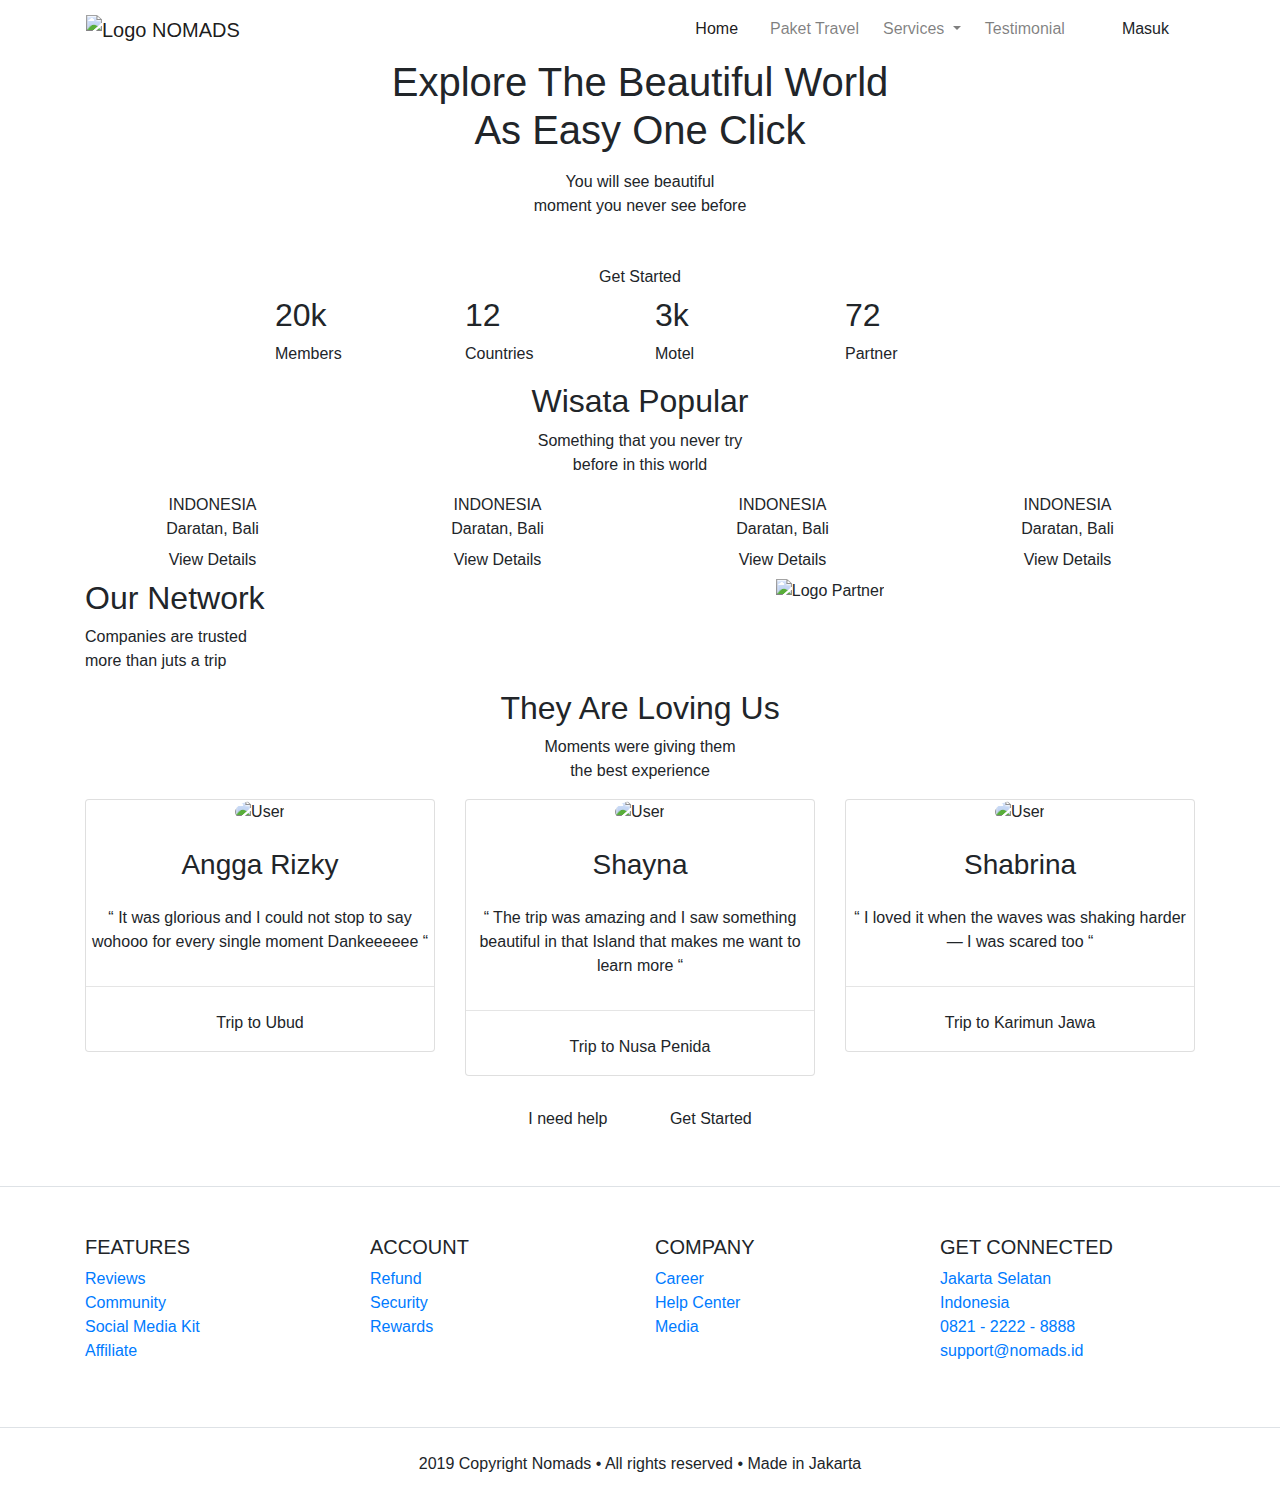
==== faq.html @ 06252eba "second commit" ====
<!DOCTYPE html>
<html lang="en">
    <head>
        <meta charset="UTF-8">
        <meta http-equiv="X-UA-Compatible" content="IE=edge">
        <meta name="viewport" content="width=device-width, initial-scale=1.0">
        <title>Document</title>
        <link rel="stylesheet" href="frontend/libraries/bootstrap/css/bootstrap.css">
        
        <link rel="preconnect" href="https://fonts.gstatic.com">
        <link href="https://fonts.googleapis.com/css2?family=Assistant:wght@200;300;400;500;600;700;800&family=Playfair+Display:ital,wght@0,500;0,600;0,700;0,800;0,900;1,500;1,600;1,700;1,800;1,900&display=swap" rel="stylesheet">
        <link rel="stylesheet" href="frontend/styles/main.css">
    </head>
    <body>
        <!-- Navbar -->
        <div class="container">
            <nav class="row navbar navbar-expand-lg navbar-light bg-white">
                <a href="#" class="navbar-brand">
                    <img src="frontend/images/logo.png" alt="Logo NOMADS">
                </a>
                <button class="navbar-toggler navbar-toggler-right" type="button" data-toggle="collapse" data-target="#navb">
                    <span class="navbar-toggler-icon"></span>
                </button>

                <div class="collapse navbar-collapse" id="navb">
                    <ul class="navbar-nav ml-auto mr-3">
                        <li class="nav-item mx-md-2">
                            <a href="#" class="nav-link active">Home</a>
                        </li>
                        <li class="nav-item mx-md-2">
                            <a href="#" class="nav-link">Paket Travel</a>
                        </li>
                        <li class="nav-item dropdown">
                            <a href="#" class="nav-link dropdown-toggle" id="navbardrop" data-toggle="dropdown" role="button" aria-haspopup="true" aria-expanded="false">
                                Services
                            </a>
                            <div class="dropdown-menu">
                                <a href="#" class="dropdown-item">Link</a>
                                <a href="#" class="dropdown-item">Link</a>
                                <a href="#" class="dropdown-item">Link</a>
                            </div>
                        </li>
                        <li class="nav-item mx-md-2">
                            <a href="" class="nav-link">Testimonial</a>
                        </li>
                    </ul>

                     <!-- Mobile Button -->
                     <form class="form-inline d-sm-block d-md-none">
                        <button class="btn btn-login my-2 my-sm-0 px-4">
                            Masuk
                        </button>
                    </form>

                    <!-- Desktop Button -->
                    <form class="form-inline my-2 my-lg-0 d-md-block d-none">
                        <button class="btn btn-login btn-navbar-right my-2 my-sm-0 px-4">
                            Masuk
                        </button>
                    </form>
                </div>
            </nav>
        </div>

        <!-- Header -->
        <header class="text-center">
            <h1>
                Explore The Beautiful World
                <br /> 
                As Easy One Click
            </h1>
            <p class="mt-3">
                You will see beautiful
                <br />
                moment you never see before
            </p>
            <a href="#" class="btn btn-get-started px-4 mt-4">
                Get Started
            </a>
        </header>

        <main>
            <div class="container">
                <section class="section-stats row justify-content-center" id="stats">
                    <div class="col-3 col-md-2 stats-detail">
                        <h2>20k</h2>
                        <p>Members</p>
                    </div>
                    <div class="col-3 col-md-2 stats-detail">
                        <h2>12</h2>
                        <p>Countries</p>
                    </div>
                    <div class="col-3 col-md-2 stats-detail">
                        <h2>3k</h2>
                        <p>Motel</p>
                    </div>
                    <div class="col-3 col-md-2 stats-detail">
                        <h2>72</h2>
                        <p>Partner</p>
                    </div>
                </section>
            </div>

            <section class="section-popular" id="popular">
                <div class="container">
                    <div class="row">
                        <div class="col text-center section-popular-heading">
                            <h2>Wisata Popular</h2>
                            <p>Something that you never try
                                <br />
                                before in this world
                            </p>
                        </div>
                    </div>
                </div>
            </section>

            <section class="section-popular-content" id="popularContent">
                <div class="container">
                    <div class="section-popular-travel row justify-content-center">
                        <div class="col-sm-6 col-md-4 col-lg-3">
                            <div class="card-travel text-center d-flex flex-column" style="background-image: url('frontend/images/popular-1.jpg')">
                                <div class="travel-country">INDONESIA</div>
                                <div class="travel-location">Daratan, Bali</div>
                                <div class="travel-button mt-auto">
                                    <a href="details.html" class="btn btn-travel-details px-4">
                                        View Details
                                    </a>
                                </div>
                            </div>
                        </div>
                        <div class="col-sm-6 col-md-4 col-lg-3">
                            <div class="card-travel text-center d-flex flex-column" style="background-image: url('frontend/images/popular-2.jpg')">
                                <div class="travel-country">INDONESIA</div>
                                <div class="travel-location">Daratan, Bali</div>
                                <div class="travel-button mt-auto">
                                    <a href="details.html" class="btn btn-travel-details px-4">
                                        View Details
                                    </a>
                                </div>
                            </div>
                        </div>
                        <div class="col-sm-6 col-md-4 col-lg-3">
                            <div class="card-travel text-center d-flex flex-column" style="background-image: url('frontend/images/popular-3.jpg')">
                                <div class="travel-country">INDONESIA</div>
                                <div class="travel-location">Daratan, Bali</div>
                                <div class="travel-button mt-auto">
                                    <a href="details.html" class="btn btn-travel-details px-4">
                                        View Details
                                    </a>
                                </div>
                            </div>
                        </div>
                        <div class="col-sm-6 col-md-4 col-lg-3">
                            <div class="card-travel text-center d-flex flex-column" style="background-image: url('frontend/images/popular-4.jpg')">
                                <div class="travel-country">INDONESIA</div>
                                <div class="travel-location">Daratan, Bali</div>
                                <div class="travel-button mt-auto">
                                    <a href="details.html" class="btn btn-travel-details px-4">
                                        View Details
                                    </a>
                                </div>
                            </div>
                        </div>
                    </div>
                </div>
            </section>

            <section class="section-network">
                <div class="container">
                    <div class="row">
                        <div class="col-md-4">
                            <h2>Our Network</h2>
                            <p>
                                Companies are trusted
                                <br />
                                more than juts a trip
                            </p>
                        </div>
                        <div class="col-md-8 text-center">
                            <img src="frontend/images/partner.png" alt="Logo Partner" class="img-partner">
                        </div>
                    </div>
                </div>
            </section>

            <section class="section-testimonial-heading" id="testimonialHeading">
                <div class="container">
                    <div class="row">
                        <div class="col text-center">
                            <h2>They Are Loving Us</h2>
                            <p>
                                Moments were giving them
                                <br />
                                the best experience
                            </p>
                        </div>
                    </div>
                </div>
            </section>

            <section class="section-testimonial-content" id="testimonialContent">
                <div class="container">
                    <div class="section-popular-travel row justify-content-center">
                        <div class="col-sm-6 col-md-6 col-lg-4">
                            <div class="card card-testimonial text-center">
                                <div class="testimonial-content">
                                    <img src="frontend/images/testimonial-1.png" alt="User" class="mb-4 rounded-circle">
                                    <h3 class="mb-4">Angga Rizky</h3>
                                    <p class="testimonial">
                                        “ It was glorious and I could 
                                            not stop to say wohooo for 
                                            every single moment
                                            Dankeeeeee “
                                    </p>
                                </div>
                                <hr />
                                <p class="trip-to mt-2">
                                    Trip to Ubud
                                </p>
                            </div>
                        </div>
                        <div class="col-sm-6 col-md-6 col-lg-4">
                            <div class="card card-testimonial text-center">
                                <div class="testimonial-content">
                                    <img src="frontend/images/testimonial-2.png" alt="User" class="mb-4 rounded-circle">
                                    <h3 class="mb-4">Shayna</h3>
                                    <p class="testimonial">
                                        “ The trip was amazing and
                                            I saw something beautiful in
                                            that Island that makes me
                                        want to learn more “
                                    </p>
                                </div>
                                <hr />
                                <p class="trip-to mt-2">
                                    Trip to Nusa Penida
                                </p>
                            </div>
                        </div>
                        <div class="col-sm-6 col-md-6 col-lg-4">
                            <div class="card card-testimonial text-center">
                                <div class="testimonial-content">
                                    <img src="frontend/images/testimonial-3.png" alt="User" class="mb-4 rounded-circle">
                                    <h3 class="mb-4">Shabrina</h3>
                                    <p class="testimonial">
                                        “ I loved it when the waves
                                        was shaking harder — I was
                                        scared too “
                                    </p>
                                </div>
                                <hr />
                                <p class="trip-to mt-2">
                                    Trip to Karimun Jawa
                                </p>
                            </div>
                        </div>
                    </div>
                    <div class="row">
                        <div class="col-12 text-center">
                            <a href="" class="btn btn-need-help px-4 mt-4 mx-1">
                                I need help
                            </a>
                            <a href="" class="btn btn-get-started px-4 mt-4 mx-1">
                                Get Started
                            </a> 
                        </div>
                    </div>
                </div>
            </section>
        </main>

        <footer class="section-footer mt-5 mb-4 border-top">
            <div class="container pt-5 pb-5">
                <div class="row justify-content-center">
                    <div class="col-12">
                        <div class="row">
                            <div class="col-12 col-lg-3">
                                <h5>FEATURES</h5>
                                <ul class="list-unstyled">
                                    <li><a href="#">Reviews</a></li>
                                    <li><a href="#">Community</a></li>
                                    <li><a href="#">Social Media Kit</a></li>
                                    <li><a href="#">Affiliate</a></li>
                                </ul>
                            </div>
                            <div class="col-12 col-lg-3">
                                <h5>ACCOUNT</h5>
                                <ul class="list-unstyled">
                                    <li><a href="#">Refund</a></li>
                                    <li><a href="#">Security</a></li>
                                    <li><a href="#">Rewards</a></li>
                                </ul>
                            </div>
                            <div class="col-12 col-lg-3">
                                <h5>COMPANY</h5>
                                <ul class="list-unstyled">
                                    <li><a href="#">Career</a></li>
                                    <li><a href="#">Help Center</a></li>
                                    <li><a href="#">Media</a></li>
                                </ul>
                            </div>
                            <div class="col-12 col-lg-3">
                                <h5>GET CONNECTED</h5>
                                <ul class="list-unstyled">
                                    <li><a href="#">Jakarta Selatan</a></li>
                                    <li><a href="#">Indonesia</a></li>
                                    <li><a href="#">0821 - 2222 - 8888</a></li>
                                    <li><a href="#">support@nomads.id</a></li>
                                </ul>
                            </div>
                        </div>

                    </div>
                </div>
            </div>
            <div class="container-fluid">
                <div class="row border-top justify-content-center align-items-center pt-4">
                    <div class="col-auto text-gray-500 font-weight-light">
                        2019 Copyright Nomads • All rights reserved • Made in Jakarta
                    </div>
                </div>
            </div>
        </footer>

        <script src="frontend/libraries/jquery/jquery-3.4.1.min.js"></script>
        <script src="frontend/libraries/bootstrap/js/bootstrap.js"></script>
        <script src="frontend/libraries/retina/retina.min.js"></script>     
    </body>
    
</html>
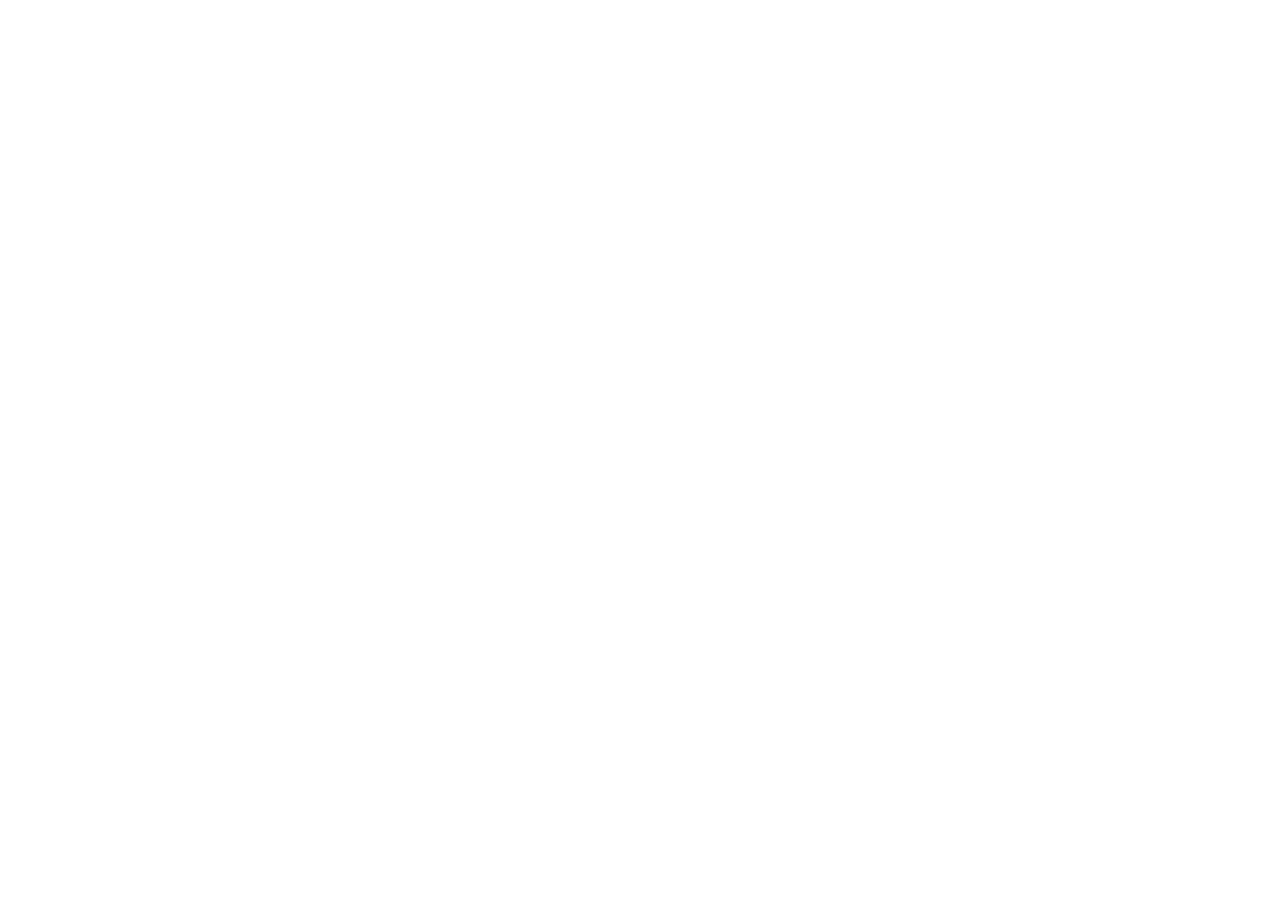
==== commit e9a5717d: "edit font" ====
--- a/faq.html
+++ b/faq.html
@@ -8,324 +8,14 @@
         <link rel="stylesheet" href="frontend/libraries/bootstrap/css/bootstrap.css">
         
         <link rel="preconnect" href="https://fonts.gstatic.com">
-        <link href="https://fonts.googleapis.com/css2?family=Assistant:wght@200;300;400;500;600;700;800&family=Playfair+Display:ital,wght@0,500;0,600;0,700;0,800;0,900;1,500;1,600;1,700;1,800;1,900&display=swap" rel="stylesheet">
+		<link href="https://fonts.googleapis.com/css2?family=Poppins:ital,wght@0,100;0,200;0,300;0,400;0,500;0,600;0,700;0,800;0,900;1,100;1,200;1,300;1,400;1,500;1,600;1,700;1,800;1,900&display=swap" rel="stylesheet">
         <link rel="stylesheet" href="frontend/styles/main.css">
     </head>
     <body>
-        <!-- Navbar -->
-        <div class="container">
-            <nav class="row navbar navbar-expand-lg navbar-light bg-white">
-                <a href="#" class="navbar-brand">
-                    <img src="frontend/images/logo.png" alt="Logo NOMADS">
-                </a>
-                <button class="navbar-toggler navbar-toggler-right" type="button" data-toggle="collapse" data-target="#navb">
-                    <span class="navbar-toggler-icon"></span>
-                </button>
-
-                <div class="collapse navbar-collapse" id="navb">
-                    <ul class="navbar-nav ml-auto mr-3">
-                        <li class="nav-item mx-md-2">
-                            <a href="#" class="nav-link active">Home</a>
-                        </li>
-                        <li class="nav-item mx-md-2">
-                            <a href="#" class="nav-link">Paket Travel</a>
-                        </li>
-                        <li class="nav-item dropdown">
-                            <a href="#" class="nav-link dropdown-toggle" id="navbardrop" data-toggle="dropdown" role="button" aria-haspopup="true" aria-expanded="false">
-                                Services
-                            </a>
-                            <div class="dropdown-menu">
-                                <a href="#" class="dropdown-item">Link</a>
-                                <a href="#" class="dropdown-item">Link</a>
-                                <a href="#" class="dropdown-item">Link</a>
-                            </div>
-                        </li>
-                        <li class="nav-item mx-md-2">
-                            <a href="" class="nav-link">Testimonial</a>
-                        </li>
-                    </ul>
-
-                     <!-- Mobile Button -->
-                     <form class="form-inline d-sm-block d-md-none">
-                        <button class="btn btn-login my-2 my-sm-0 px-4">
-                            Masuk
-                        </button>
-                    </form>
-
-                    <!-- Desktop Button -->
-                    <form class="form-inline my-2 my-lg-0 d-md-block d-none">
-                        <button class="btn btn-login btn-navbar-right my-2 my-sm-0 px-4">
-                            Masuk
-                        </button>
-                    </form>
-                </div>
-            </nav>
-        </div>
-
-        <!-- Header -->
-        <header class="text-center">
-            <h1>
-                Explore The Beautiful World
-                <br /> 
-                As Easy One Click
-            </h1>
-            <p class="mt-3">
-                You will see beautiful
-                <br />
-                moment you never see before
-            </p>
-            <a href="#" class="btn btn-get-started px-4 mt-4">
-                Get Started
-            </a>
-        </header>
-
-        <main>
-            <div class="container">
-                <section class="section-stats row justify-content-center" id="stats">
-                    <div class="col-3 col-md-2 stats-detail">
-                        <h2>20k</h2>
-                        <p>Members</p>
-                    </div>
-                    <div class="col-3 col-md-2 stats-detail">
-                        <h2>12</h2>
-                        <p>Countries</p>
-                    </div>
-                    <div class="col-3 col-md-2 stats-detail">
-                        <h2>3k</h2>
-                        <p>Motel</p>
-                    </div>
-                    <div class="col-3 col-md-2 stats-detail">
-                        <h2>72</h2>
-                        <p>Partner</p>
-                    </div>
-                </section>
-            </div>
-
-            <section class="section-popular" id="popular">
-                <div class="container">
-                    <div class="row">
-                        <div class="col text-center section-popular-heading">
-                            <h2>Wisata Popular</h2>
-                            <p>Something that you never try
-                                <br />
-                                before in this world
-                            </p>
-                        </div>
-                    </div>
-                </div>
-            </section>
-
-            <section class="section-popular-content" id="popularContent">
-                <div class="container">
-                    <div class="section-popular-travel row justify-content-center">
-                        <div class="col-sm-6 col-md-4 col-lg-3">
-                            <div class="card-travel text-center d-flex flex-column" style="background-image: url('frontend/images/popular-1.jpg')">
-                                <div class="travel-country">INDONESIA</div>
-                                <div class="travel-location">Daratan, Bali</div>
-                                <div class="travel-button mt-auto">
-                                    <a href="details.html" class="btn btn-travel-details px-4">
-                                        View Details
-                                    </a>
-                                </div>
-                            </div>
-                        </div>
-                        <div class="col-sm-6 col-md-4 col-lg-3">
-                            <div class="card-travel text-center d-flex flex-column" style="background-image: url('frontend/images/popular-2.jpg')">
-                                <div class="travel-country">INDONESIA</div>
-                                <div class="travel-location">Daratan, Bali</div>
-                                <div class="travel-button mt-auto">
-                                    <a href="details.html" class="btn btn-travel-details px-4">
-                                        View Details
-                                    </a>
-                                </div>
-                            </div>
-                        </div>
-                        <div class="col-sm-6 col-md-4 col-lg-3">
-                            <div class="card-travel text-center d-flex flex-column" style="background-image: url('frontend/images/popular-3.jpg')">
-                                <div class="travel-country">INDONESIA</div>
-                                <div class="travel-location">Daratan, Bali</div>
-                                <div class="travel-button mt-auto">
-                                    <a href="details.html" class="btn btn-travel-details px-4">
-                                        View Details
-                                    </a>
-                                </div>
-                            </div>
-                        </div>
-                        <div class="col-sm-6 col-md-4 col-lg-3">
-                            <div class="card-travel text-center d-flex flex-column" style="background-image: url('frontend/images/popular-4.jpg')">
-                                <div class="travel-country">INDONESIA</div>
-                                <div class="travel-location">Daratan, Bali</div>
-                                <div class="travel-button mt-auto">
-                                    <a href="details.html" class="btn btn-travel-details px-4">
-                                        View Details
-                                    </a>
-                                </div>
-                            </div>
-                        </div>
-                    </div>
-                </div>
-            </section>
-
-            <section class="section-network">
-                <div class="container">
-                    <div class="row">
-                        <div class="col-md-4">
-                            <h2>Our Network</h2>
-                            <p>
-                                Companies are trusted
-                                <br />
-                                more than juts a trip
-                            </p>
-                        </div>
-                        <div class="col-md-8 text-center">
-                            <img src="frontend/images/partner.png" alt="Logo Partner" class="img-partner">
-                        </div>
-                    </div>
-                </div>
-            </section>
-
-            <section class="section-testimonial-heading" id="testimonialHeading">
-                <div class="container">
-                    <div class="row">
-                        <div class="col text-center">
-                            <h2>They Are Loving Us</h2>
-                            <p>
-                                Moments were giving them
-                                <br />
-                                the best experience
-                            </p>
-                        </div>
-                    </div>
-                </div>
-            </section>
-
-            <section class="section-testimonial-content" id="testimonialContent">
-                <div class="container">
-                    <div class="section-popular-travel row justify-content-center">
-                        <div class="col-sm-6 col-md-6 col-lg-4">
-                            <div class="card card-testimonial text-center">
-                                <div class="testimonial-content">
-                                    <img src="frontend/images/testimonial-1.png" alt="User" class="mb-4 rounded-circle">
-                                    <h3 class="mb-4">Angga Rizky</h3>
-                                    <p class="testimonial">
-                                        “ It was glorious and I could 
-                                            not stop to say wohooo for 
-                                            every single moment
-                                            Dankeeeeee “
-                                    </p>
-                                </div>
-                                <hr />
-                                <p class="trip-to mt-2">
-                                    Trip to Ubud
-                                </p>
-                            </div>
-                        </div>
-                        <div class="col-sm-6 col-md-6 col-lg-4">
-                            <div class="card card-testimonial text-center">
-                                <div class="testimonial-content">
-                                    <img src="frontend/images/testimonial-2.png" alt="User" class="mb-4 rounded-circle">
-                                    <h3 class="mb-4">Shayna</h3>
-                                    <p class="testimonial">
-                                        “ The trip was amazing and
-                                            I saw something beautiful in
-                                            that Island that makes me
-                                        want to learn more “
-                                    </p>
-                                </div>
-                                <hr />
-                                <p class="trip-to mt-2">
-                                    Trip to Nusa Penida
-                                </p>
-                            </div>
-                        </div>
-                        <div class="col-sm-6 col-md-6 col-lg-4">
-                            <div class="card card-testimonial text-center">
-                                <div class="testimonial-content">
-                                    <img src="frontend/images/testimonial-3.png" alt="User" class="mb-4 rounded-circle">
-                                    <h3 class="mb-4">Shabrina</h3>
-                                    <p class="testimonial">
-                                        “ I loved it when the waves
-                                        was shaking harder — I was
-                                        scared too “
-                                    </p>
-                                </div>
-                                <hr />
-                                <p class="trip-to mt-2">
-                                    Trip to Karimun Jawa
-                                </p>
-                            </div>
-                        </div>
-                    </div>
-                    <div class="row">
-                        <div class="col-12 text-center">
-                            <a href="" class="btn btn-need-help px-4 mt-4 mx-1">
-                                I need help
-                            </a>
-                            <a href="" class="btn btn-get-started px-4 mt-4 mx-1">
-                                Get Started
-                            </a> 
-                        </div>
-                    </div>
-                </div>
-            </section>
-        </main>
-
-        <footer class="section-footer mt-5 mb-4 border-top">
-            <div class="container pt-5 pb-5">
-                <div class="row justify-content-center">
-                    <div class="col-12">
-                        <div class="row">
-                            <div class="col-12 col-lg-3">
-                                <h5>FEATURES</h5>
-                                <ul class="list-unstyled">
-                                    <li><a href="#">Reviews</a></li>
-                                    <li><a href="#">Community</a></li>
-                                    <li><a href="#">Social Media Kit</a></li>
-                                    <li><a href="#">Affiliate</a></li>
-                                </ul>
-                            </div>
-                            <div class="col-12 col-lg-3">
-                                <h5>ACCOUNT</h5>
-                                <ul class="list-unstyled">
-                                    <li><a href="#">Refund</a></li>
-                                    <li><a href="#">Security</a></li>
-                                    <li><a href="#">Rewards</a></li>
-                                </ul>
-                            </div>
-                            <div class="col-12 col-lg-3">
-                                <h5>COMPANY</h5>
-                                <ul class="list-unstyled">
-                                    <li><a href="#">Career</a></li>
-                                    <li><a href="#">Help Center</a></li>
-                                    <li><a href="#">Media</a></li>
-                                </ul>
-                            </div>
-                            <div class="col-12 col-lg-3">
-                                <h5>GET CONNECTED</h5>
-                                <ul class="list-unstyled">
-                                    <li><a href="#">Jakarta Selatan</a></li>
-                                    <li><a href="#">Indonesia</a></li>
-                                    <li><a href="#">0821 - 2222 - 8888</a></li>
-                                    <li><a href="#">support@nomads.id</a></li>
-                                </ul>
-                            </div>
-                        </div>
-
-                    </div>
-                </div>
-            </div>
-            <div class="container-fluid">
-                <div class="row border-top justify-content-center align-items-center pt-4">
-                    <div class="col-auto text-gray-500 font-weight-light">
-                        2019 Copyright Nomads • All rights reserved • Made in Jakarta
-                    </div>
-                </div>
-            </div>
-        </footer>
+      
 
         <script src="frontend/libraries/jquery/jquery-3.4.1.min.js"></script>
-        <script src="frontend/libraries/bootstrap/js/bootstrap.js"></script>
-        <script src="frontend/libraries/retina/retina.min.js"></script>     
+        <script src="frontend/libraries/bootstrap/js/bootstrap.js"></script>    
     </body>
     
 </html>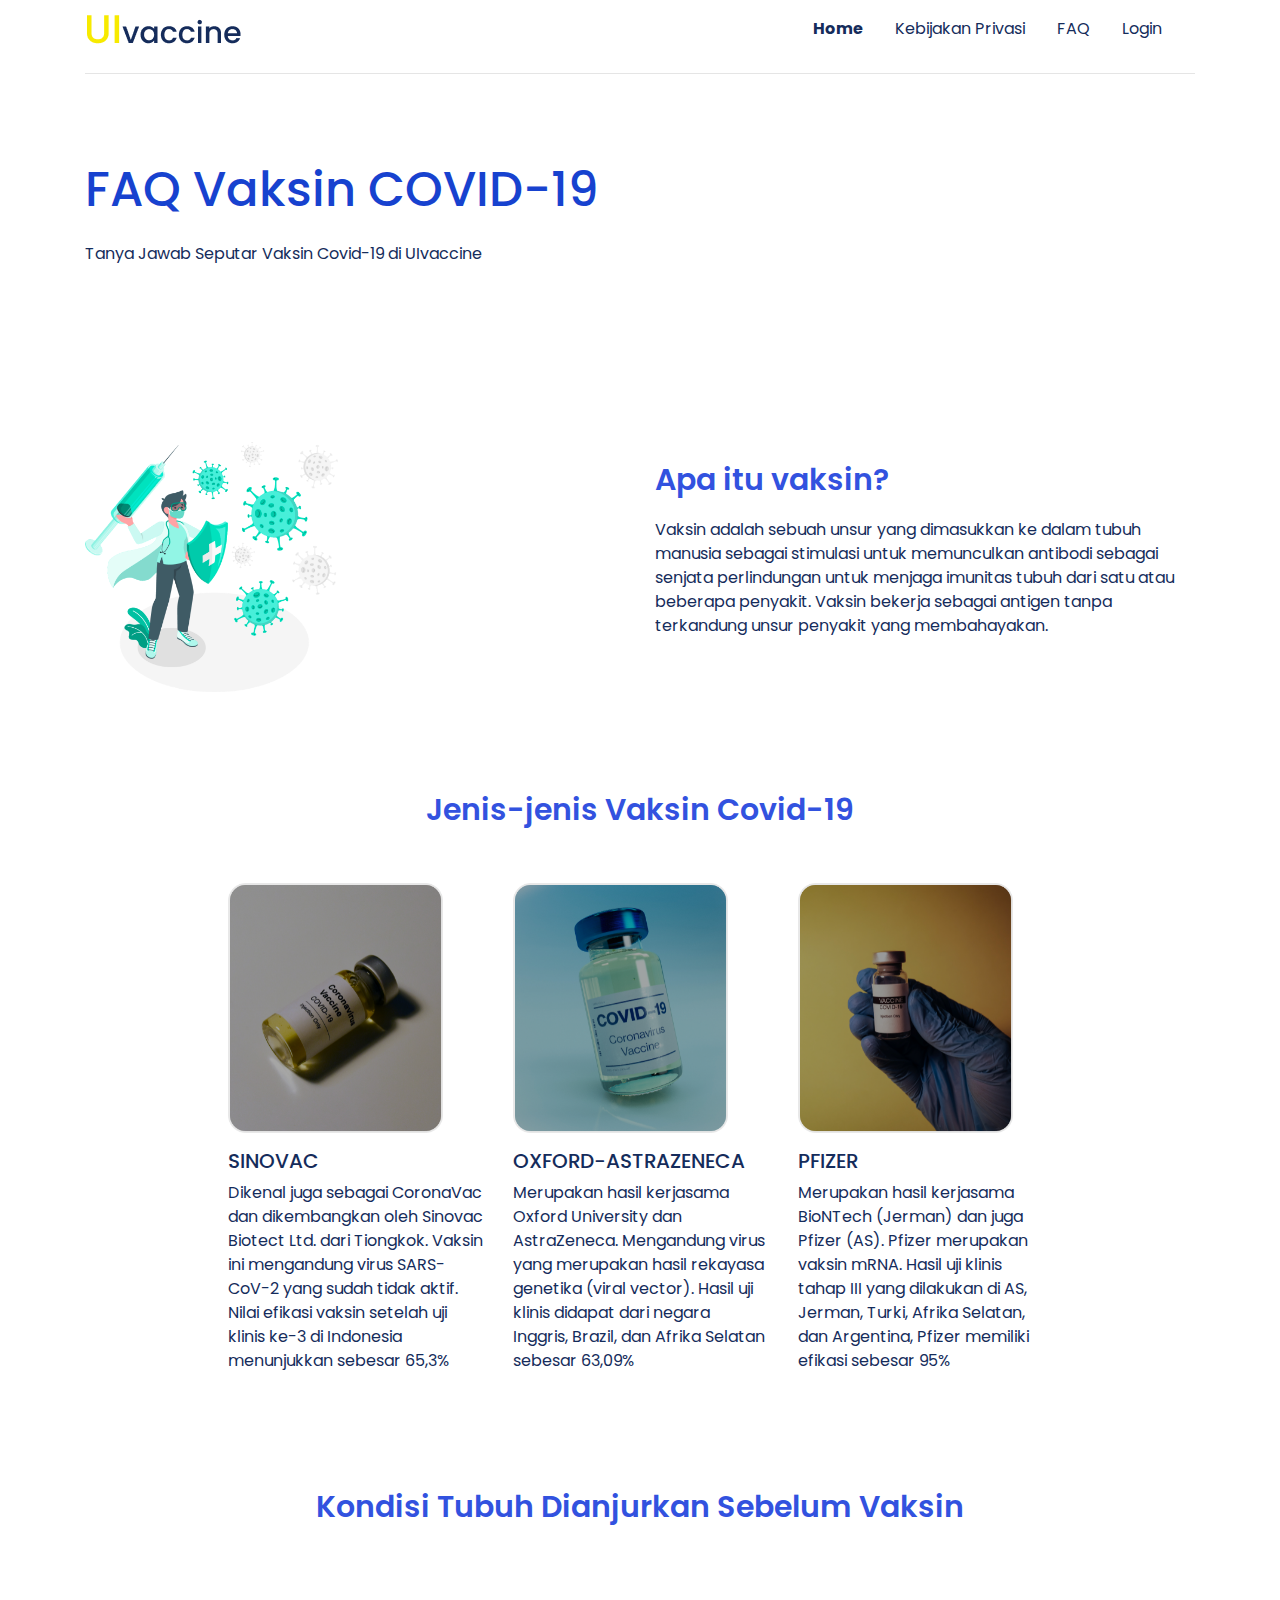
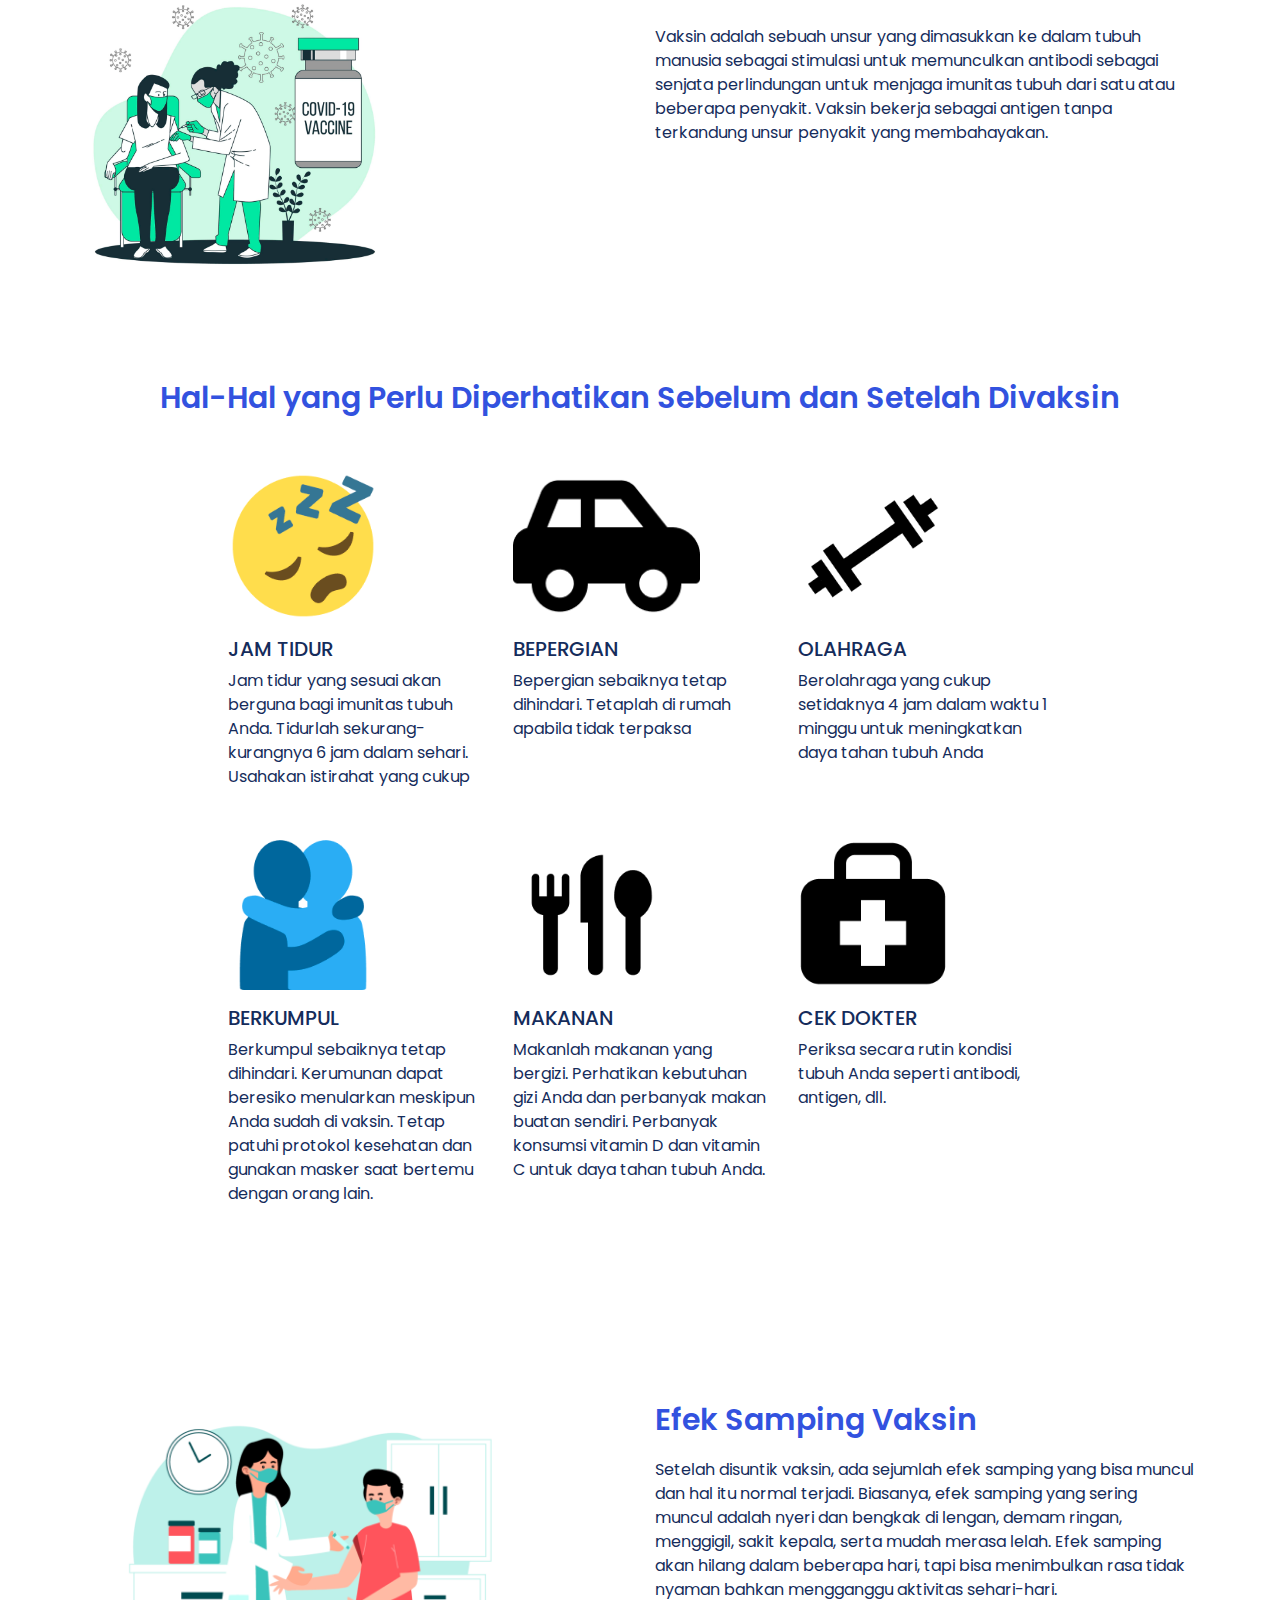
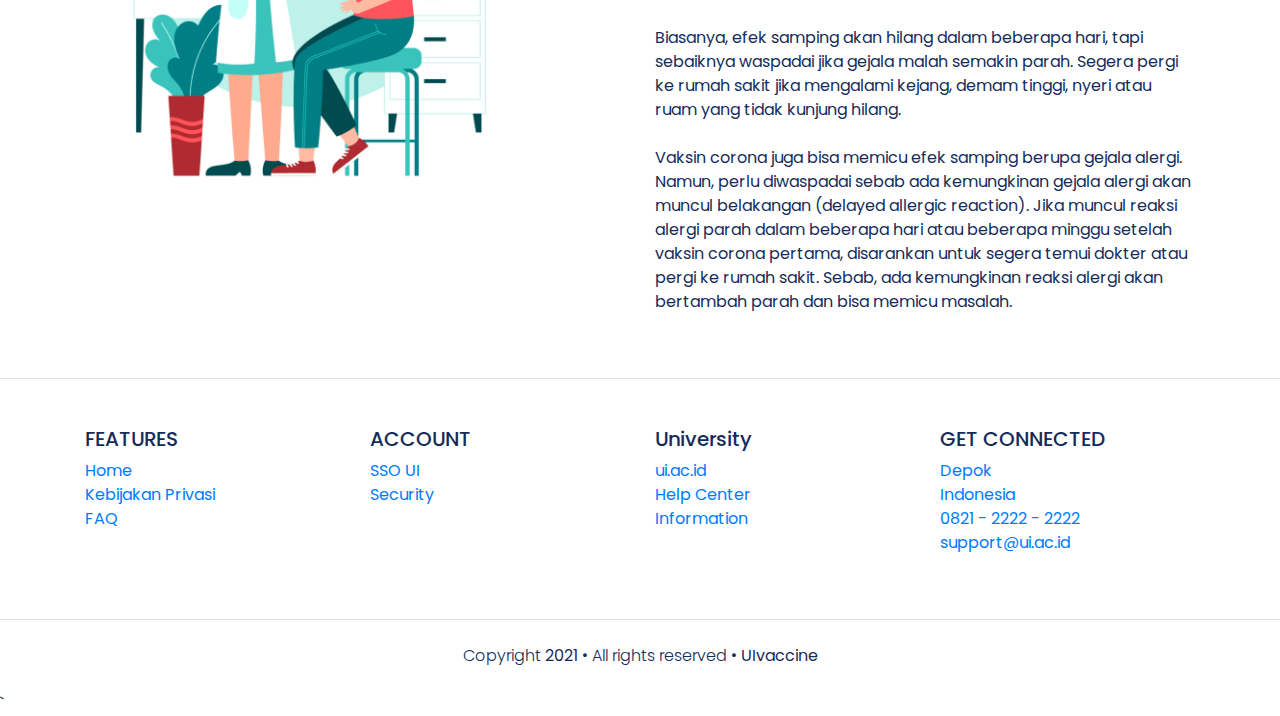
==== commit 9b6517f7: "faq update" ====
--- a/faq.html
+++ b/faq.html
@@ -12,7 +12,262 @@
         <link rel="stylesheet" href="frontend/styles/main.css">
     </head>
     <body>
-      
+        <div class="container">
+            <nav class="row navbar navbar-expand-lg navbar-light bg-white">
+                <a href="#" class="navbar-brand">
+                    <img src="frontend/images/UIvaccine.png" alt="Logo UIvaccine">
+                </a>
+                
+                <button class="navbar-toggler navbar-toggler-right" type="button" data-toggle="collapse" data-target="#navb">
+                    <span class="navbar-toggler-icon"></span>
+                </button>
+
+                <div class="collapse navbar-collapse" id="navb">
+                    <ul class="navbar-nav ml-auto mr-3">
+                        <li class="nav-item mx-md-2">
+                            <a href="#" class="nav-link active">Home</a>
+                        </li>
+                        <li class="nav-item mx-md-2">
+                            <a href="#" class="nav-link">Kebijakan Privasi</a>
+                        </li>
+                        <li class="nav-item mx-md-2">
+                            <a href="#" class="nav-link">FAQ</a>
+                        </li>
+                        <li class="nav-item mx-md-2">
+                            <a href="" class="nav-link">Login</a>
+                        </li>
+                    </ul>
+                </div>
+            </nav>
+            <hr>
+        </div>
+
+
+        <header>
+            <div class="container">
+                <div class="row">
+                    <div class="col-sm-12 col-md-6 col-lg-6">
+                        <p class="tag-4">
+                            FAQ Vaksin COVID-19
+                        </p>
+                        <p class="tag-3">
+                            Tanya Jawab Seputar Vaksin Covid-19 di UIvaccine
+                        </p>
+                    </div>
+                </div>
+            </div>
+        </header>
+
+        <main>
+
+            <div class="information">
+                <div class="container">
+                    <div class="row  justify-content-md-center">
+                        <div class="col-sm-12 col-md-6 col-lg-6" >
+                            <img src="frontend/images/Vaksin1.png" alt="Banner" height ="250px" class="about">
+                        </div>
+                        <div class=" about col-sm-12 col-md-6 col-lg-6">
+                            <p class="title">
+                                Apa itu vaksin?
+                            </p>
+                            <p class="content">
+                                Vaksin adalah sebuah unsur yang dimasukkan ke dalam tubuh manusia sebagai stimulasi 
+                                untuk memunculkan antibodi sebagai senjata perlindungan untuk menjaga imunitas tubuh dari satu atau beberapa penyakit. 
+                                Vaksin bekerja sebagai antigen tanpa terkandung unsur penyakit yang membahayakan.
+                            </p>
+                        </div>
+                    </div>
+                </div>
+            </div>
+
+            <div class="about">
+                <div class="container">
+                    <div class="row justify-content-center">
+                        <p class="title">
+                            Jenis-jenis Vaksin Covid-19
+                        </p>
+                        <div class="col-12">
+                            <div class="row justify-content-center">
+                                <div class="col-12 col-lg-3">
+                                    <img src="frontend/images/Sinovacpng.png" alt="Banner" height ="250px" class="about">
+                                    <h5 class="mt-3">SINOVAC</h5>
+                                    <p class="content">Dikenal juga sebagai CoronaVac dan dikembangkan oleh Sinovac Biotect Ltd. dari Tiongkok. 
+                                        Vaksin ini mengandung virus SARS-CoV-2 yang sudah tidak aktif. 
+                                        Nilai efikasi vaksin setelah uji klinis ke-3 di Indonesia menunjukkan sebesar 65,3%</p>
+                                </div>
+                                <div class="col-12 col-lg-3">
+                                    <img src="frontend/images/Astrazeneca.png" alt="Banner" height ="250px" class="about">
+                                    <h5 class="mt-3">OXFORD-ASTRAZENECA</h5>
+                                    <p class="content">Merupakan hasil kerjasama Oxford University dan AstraZeneca. 
+                                        Mengandung virus yang merupakan hasil rekayasa genetika (viral vector). 
+                                        Hasil uji klinis didapat dari negara Inggris, Brazil, dan Afrika Selatan sebesar 63,09%</p>
+                                </div>
+                                <div class="col-12 col-lg-3">
+                                    <img src="frontend/images/Pfizer.png" alt="Banner" height ="250px" class="about">
+                                    <h5 class="mt-3">PFIZER</h5>
+                                    <p class="content">Merupakan hasil kerjasama BioNTech (Jerman) dan juga Pfizer (AS). 
+                                        Pfizer merupakan vaksin mRNA. 
+                                        Hasil uji klinis tahap III yang dilakukan di AS, Jerman, Turki, Afrika Selatan, dan Argentina, Pfizer memiliki efikasi sebesar 95%</p>
+                                </div>
+                            </div>
+
+                        </div>
+                    </div>
+                </div>
+            </div>
+
+            <div class="about">
+                <div class="container">
+                    <div class="row  justify-content-md-center">
+                        <p class="title">
+                            Kondisi Tubuh Dianjurkan Sebelum Vaksin
+                        </p>
+                        <div class="col-sm-12 col-md-6 col-lg-6" >
+                            <img src="frontend/images/Vaksin2.png" alt="Banner" height ="300px" class="about">
+                        </div>
+                        <div class=" about col-sm-12 col-md-6 col-lg-6">
+                            <p class="content">
+                                Vaksin adalah sebuah unsur yang dimasukkan ke dalam tubuh manusia sebagai stimulasi 
+                                untuk memunculkan antibodi sebagai senjata perlindungan untuk menjaga imunitas tubuh dari satu atau beberapa penyakit. 
+                                Vaksin bekerja sebagai antigen tanpa terkandung unsur penyakit yang membahayakan.
+                            </p>
+                        </div>
+                    </div>
+                </div>
+            </div>
+
+            <div class="about">
+                <div class="container">
+                    <div class="row justify-content-center">
+                        <p class="title">
+                            Hal-Hal yang Perlu Diperhatikan Sebelum dan Setelah Divaksin
+                        </p>
+                        <div class="col-12">
+                            <div class="row justify-content-center">
+                                <div class="col-12 col-lg-3">
+                                    <img src="frontend/images/perhatian1.png" alt="Banner" height ="150px" class="about">
+                                    <h5 class="mt-3">JAM TIDUR</h5>
+                                    <p class="content">Jam tidur yang sesuai akan berguna bagi imunitas tubuh Anda. 
+                                        Tidurlah sekurang-kurangnya 6 jam dalam sehari. Usahakan istirahat yang cukup </p>
+                                </div>
+                                <div class="col-12 col-lg-3">
+                                    <img src="frontend/images/perhatian2.png" alt="Banner" height ="150px" class="about">
+                                    <h5 class="mt-3">BEPERGIAN</h5>
+                                    <p class="content">Bepergian sebaiknya tetap dihindari. Tetaplah di rumah apabila tidak terpaksa</p>
+                                </div>
+                                <div class="col-12 col-lg-3">
+                                    <img src="frontend/images/perhatian3.png" alt="Banner" height ="150px" class="about">
+                                    <h5 class="mt-3">OLAHRAGA</h5>
+                                    <p class="content">Berolahraga yang cukup setidaknya 4 jam dalam waktu 1 minggu untuk meningkatkan
+                                        daya tahan tubuh Anda
+                                    </p>
+                                </div>
+                            </div>
+                            <div class="row justify-content-center">
+                                <div class="col-12 col-lg-3">
+                                    <img src="frontend/images/perhatian4.png" alt="Banner" height ="150px" class="about">
+                                    <h5 class="mt-3">BERKUMPUL</h5>
+                                    <p class="content">Berkumpul sebaiknya tetap dihindari. Kerumunan dapat beresiko menularkan meskipun Anda sudah di vaksin.
+                                        Tetap patuhi protokol kesehatan dan gunakan masker saat bertemu dengan orang lain.
+                                    </p>
+                                </div>
+                                <div class="col-12 col-lg-3">
+                                    <img src="frontend/images/perhatian5.png" alt="Banner" height ="150px" class="about">
+                                    <h5 class="mt-3">MAKANAN</h5>
+                                    <p class="content">Makanlah makanan yang bergizi. Perhatikan kebutuhan gizi Anda dan perbanyak makan buatan sendiri.
+                                        Perbanyak konsumsi vitamin D dan vitamin C untuk daya tahan tubuh Anda.
+                                    </p>
+                                </div>
+                                <div class="col-12 col-lg-3">
+                                    <img src="frontend/images/perhatian6.png" alt="Banner" height ="150px" class="about">
+                                    <h5 class="mt-3">CEK DOKTER</h5>
+                                    <p class="content">Periksa secara rutin kondisi tubuh Anda seperti antibodi, antigen, dll.</p>
+                                </div>
+                            </div>
+
+                        </div>
+                    </div>
+                </div>
+            </div>
+
+            <div class="information">
+                <div class="container">
+                    <div class="row  justify-content-md-center">
+                        <div class="col-sm-12 col-md-6 col-lg-6" >
+                            <img src="frontend/images/Vaksin3.png" alt="Banner" height ="450px" class="about">
+                        </div>
+                        <div class=" about col-sm-12 col-md-6 col-lg-6">
+                            <p class="title">
+                                Efek Samping Vaksin
+                            </p>
+                            <p class="content">
+                                Setelah disuntik vaksin, ada sejumlah efek samping yang bisa muncul dan hal itu normal terjadi. 
+                                Biasanya, efek samping yang sering muncul adalah nyeri dan bengkak di lengan, demam ringan, menggigil, sakit kepala, serta mudah merasa lelah. 
+                                Efek samping akan hilang dalam beberapa hari, tapi bisa menimbulkan rasa tidak nyaman bahkan mengganggu aktivitas sehari-hari. <br><br>
+                                Biasanya, efek samping akan hilang dalam beberapa hari, tapi sebaiknya waspadai jika gejala malah semakin parah. 
+                                Segera pergi ke rumah sakit jika mengalami kejang, demam tinggi, nyeri atau ruam yang tidak kunjung hilang. <br><br>
+                                Vaksin corona juga bisa memicu efek samping berupa gejala alergi. 
+                                Namun, perlu diwaspadai sebab ada kemungkinan gejala alergi akan muncul belakangan (delayed allergic reaction). 
+                                Jika muncul reaksi alergi parah dalam beberapa hari atau beberapa minggu setelah vaksin corona pertama, disarankan untuk segera temui dokter atau pergi ke rumah sakit. 
+                                Sebab, ada kemungkinan reaksi alergi akan bertambah parah dan bisa memicu masalah. 
+                            </p>
+                        </div>
+                    </div>
+                </div>
+            </div>
+
+        </main>
+
+        <footer class="section-footer mt-5 mb-4 border-top">
+            <div class="container pt-5 pb-5">
+                <div class="row justify-content-center">
+                    <div class="col-12">
+                        <div class="row">
+                            <div class="col-12 col-lg-3">
+                                <h5>FEATURES</h5>
+                                <ul class="list-unstyled">
+                                    <li><a href="#">Home</a></li>
+                                    <li><a href="#">Kebijakan Privasi</a></li>
+                                    <li><a href="#">FAQ</a></li>
+                                </ul>
+                            </div>
+                            <div class="col-12 col-lg-3">
+                                <h5>ACCOUNT</h5>
+                                <ul class="list-unstyled">
+                                    <li><a href="#">SSO UI</a></li>
+                                    <li><a href="#">Security</a></li>
+                                </ul>
+                            </div>
+                            <div class="col-12 col-lg-3">
+                                <h5>University</h5>
+                                <ul class="list-unstyled">
+                                    <li><a href="#">ui.ac.id</a></li>
+                                    <li><a href="#">Help Center</a></li>
+                                    <li><a href="#">Information</a></li>
+                                </ul>
+                            </div>
+                            <div class="col-12 col-lg-3">
+                                <h5>GET CONNECTED</h5>
+                                <ul class="list-unstyled">
+                                    <li><a href="#">Depok</a></li>
+                                    <li><a href="#">Indonesia</a></li>
+                                    <li><a href="#">0821 - 2222 - 2222</a></li>
+                                    <li><a href="#">support@ui.ac.id</a></li>
+                                </ul>
+                            </div>
+                        </div>
+
+                    </div>
+                </div>
+            </div>
+            <div class="container-fluid">
+                <div class="row border-top justify-content-center align-items-center pt-4">
+                    <div class="col-auto text-gray-500 font-weight-light">
+                        Copyright <b>2021</b>  • All rights reserved • <b>UIvaccine</b>
+                    </div>
+                </div>
+            </div>
+        </footer>`
 
         <script src="frontend/libraries/jquery/jquery-3.4.1.min.js"></script>
         <script src="frontend/libraries/bootstrap/js/bootstrap.js"></script>    
--- a/frontend/styles/main.css
+++ b/frontend/styles/main.css
@@ -0,0 +1,111 @@
+body {
+  background-color: #FFFFFF;
+  font-family: 'Poppins', sans-serif;
+  color: #152C5B;
+}
+
+.navbar-brand img {
+  max-height: 40px;
+}
+
+.navbar-light .navbar-nav .nav-link {
+  color: #152C5B;
+}
+
+.navbar-light .navbar-nav .nav-link.active {
+  font-weight: bold;
+  color: #152C5B !important;
+}
+
+.box {
+  margin-top: 80px !important;
+}
+
+header {
+  margin-top: 80px;
+}
+
+header .tag-1 {
+  font-size: 16px;
+  color: #3252DF;
+  font-weight: 500;
+  margin-top: 30px;
+}
+
+header .tag-2 {
+  font-size: 55px;
+  color: #152C5B;
+  font-weight: bold;
+}
+
+header .tag-4 {
+  font-size: 48px;
+  color: #1742cf;
+  font-weight: 500;
+}
+
+header .banner {
+  max-width: 100%;
+}
+
+header .btn-get-started {
+  background-color: #3252DF;
+  color: #fff;
+}
+
+header .btn-get-started:hover {
+  background-color: #8499F8;
+  color: #fff;
+}
+
+.information {
+  margin-top: 80px;
+}
+
+.information .section-1 {
+  color: #3252DF;
+  font-size: 30px;
+  font-weight: 600;
+}
+
+.information .section-2 {
+  font-size: 18px;
+  font-weight: 300;
+}
+
+.about {
+  margin-top: 80px;
+}
+
+.about img {
+  margin-top: 35px !important;
+  max-width: 100%;
+}
+
+.about .btn {
+  background-color: #3252DF;
+  color: #fff;
+  border-radius: 50px;
+  font-size: 18px;
+  font-weight: 400;
+}
+
+.about .btn c {
+  color: #F7EA00;
+}
+
+.about .title {
+  margin-top: 15px;
+  font-size: 30px;
+  font-weight: 600;
+  color: #3252DF;
+}
+
+.about .title c {
+  color: #F7EA00;
+}
+
+.about hr {
+  margin-top: 80px !important;
+}
+/*# sourceMappingURL=main.css.map */